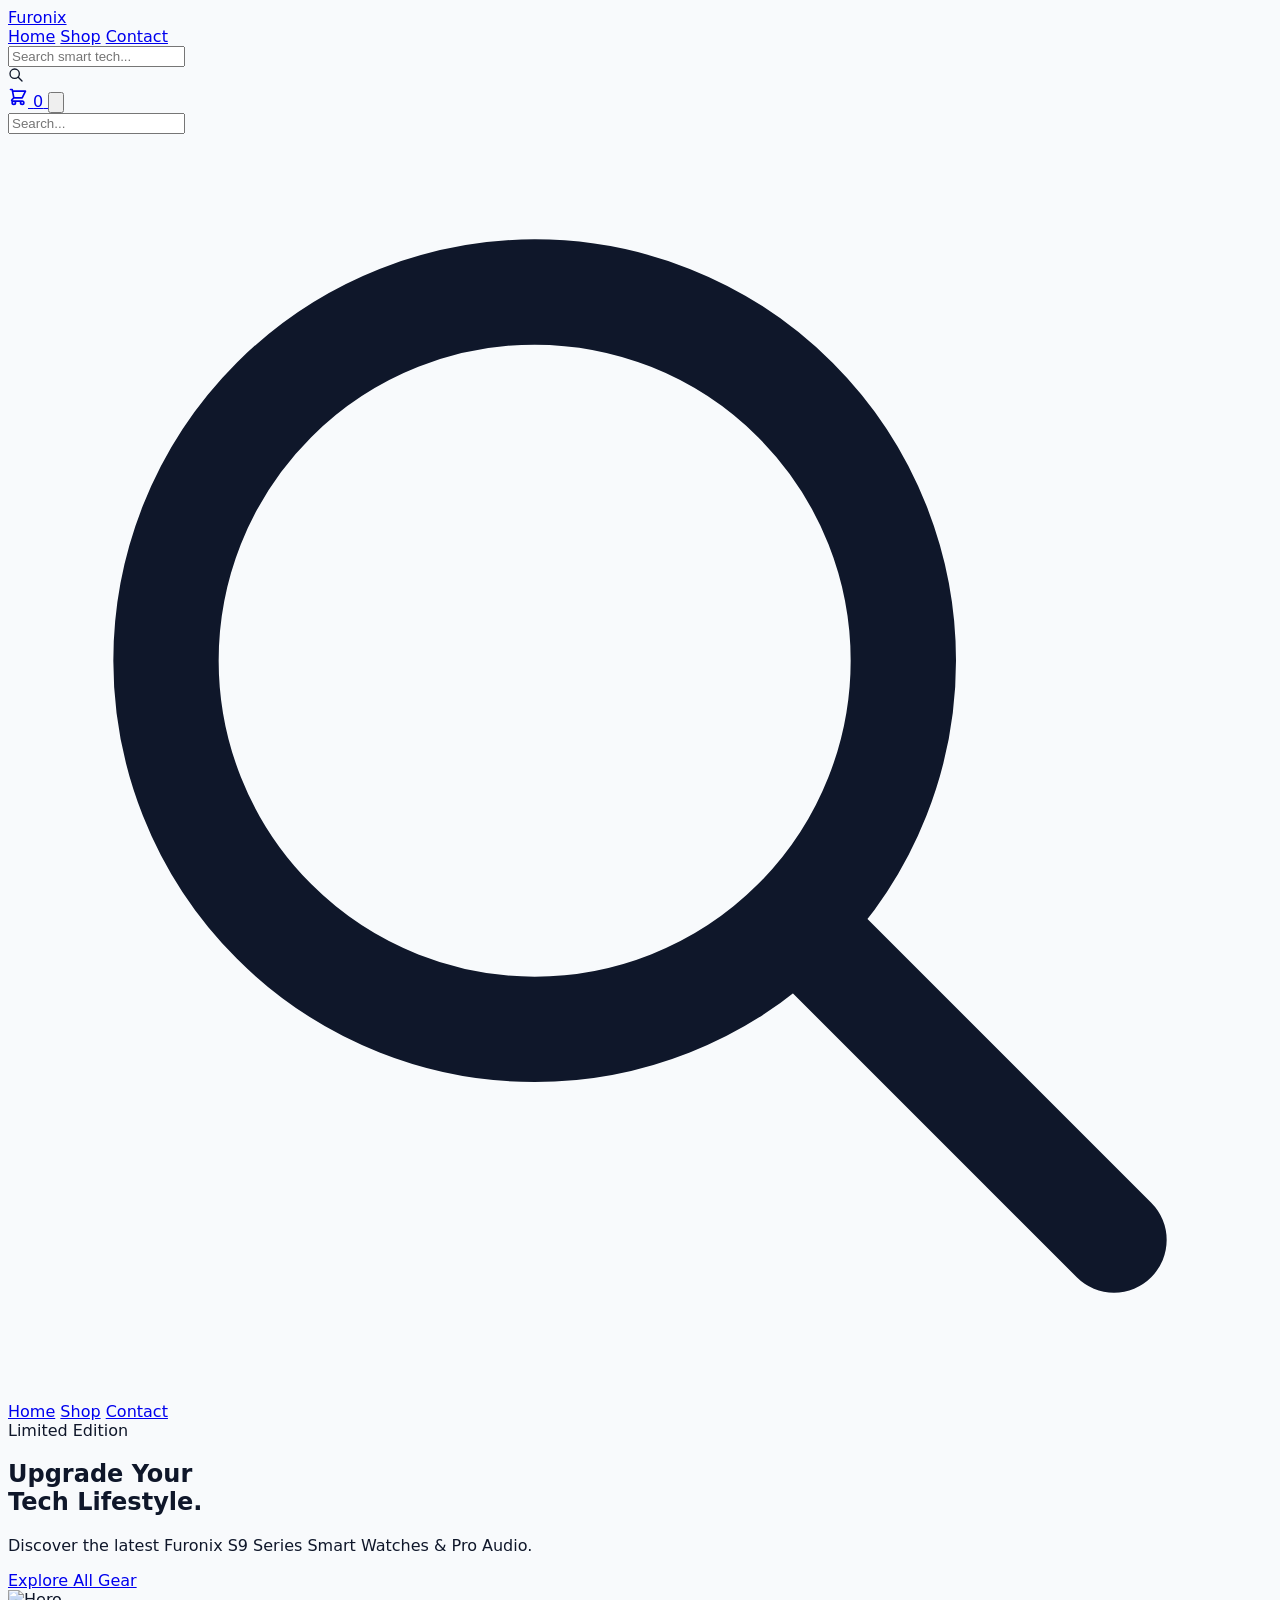
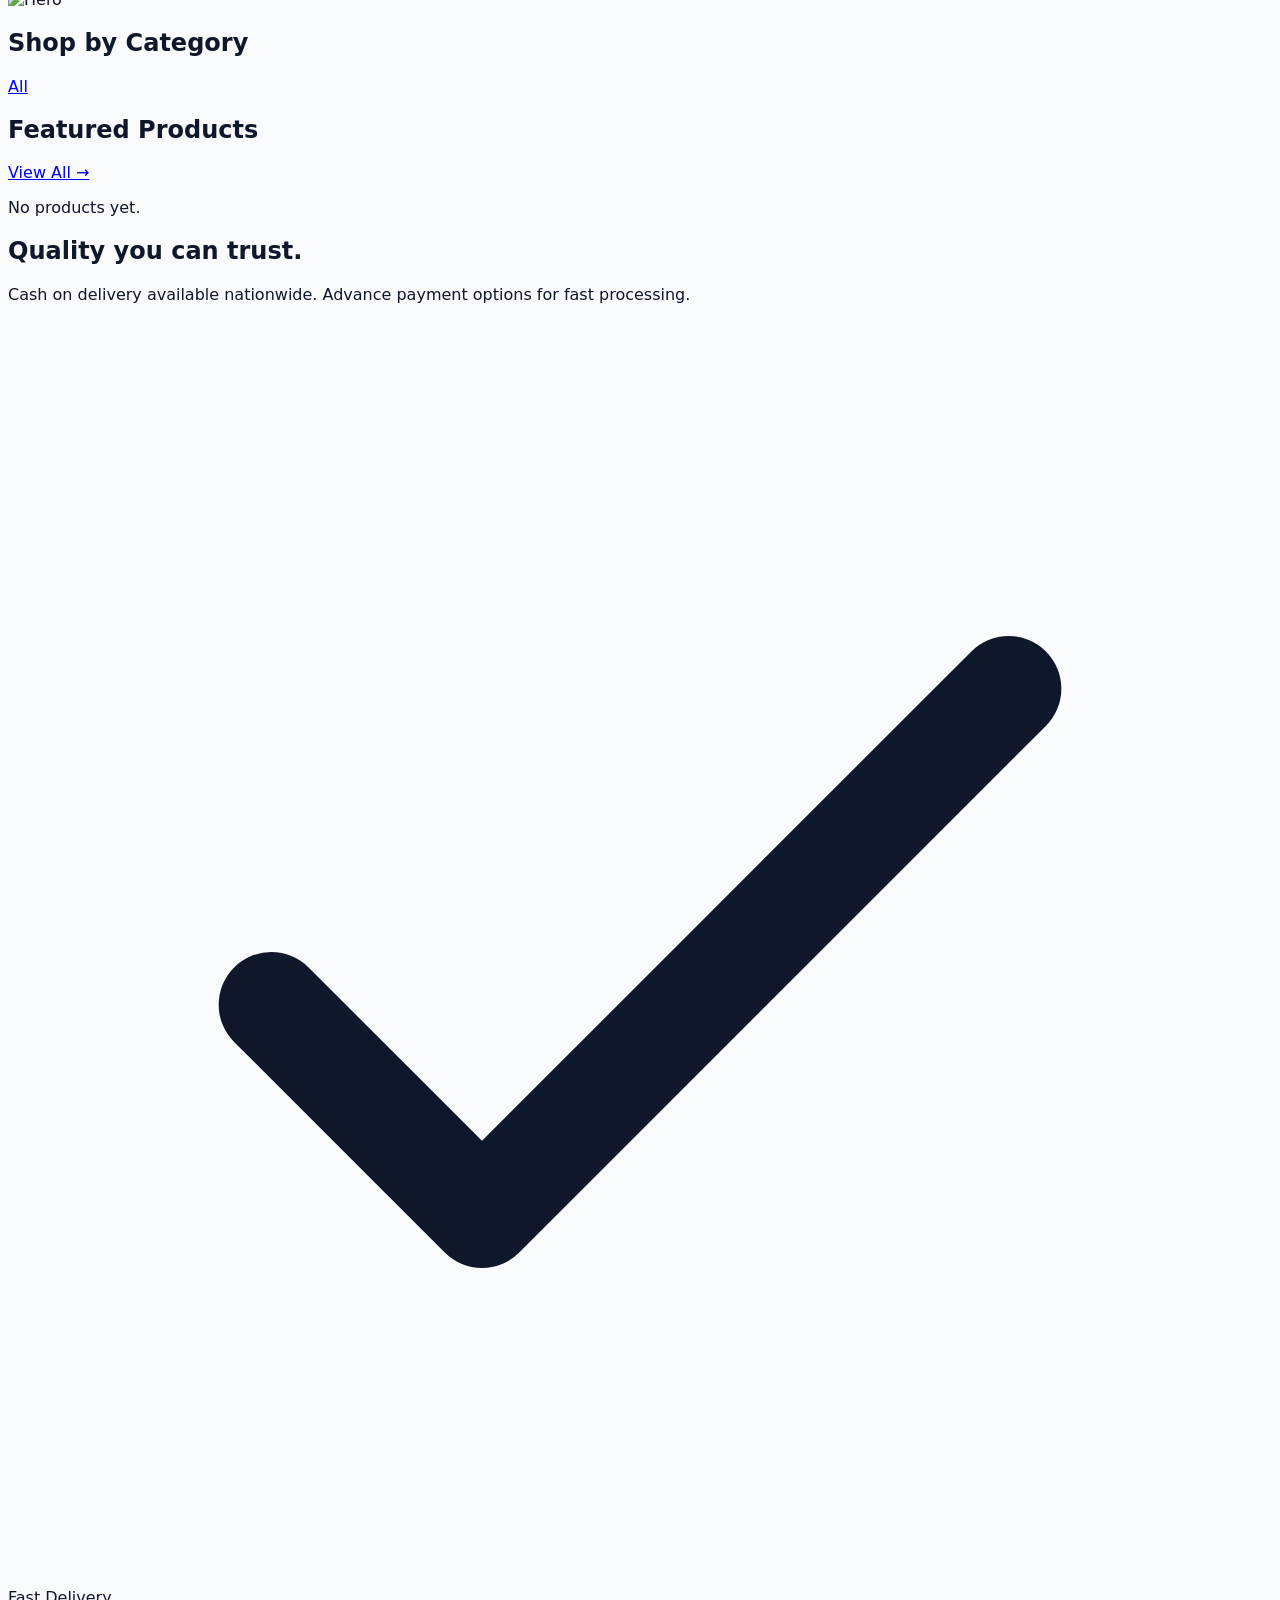
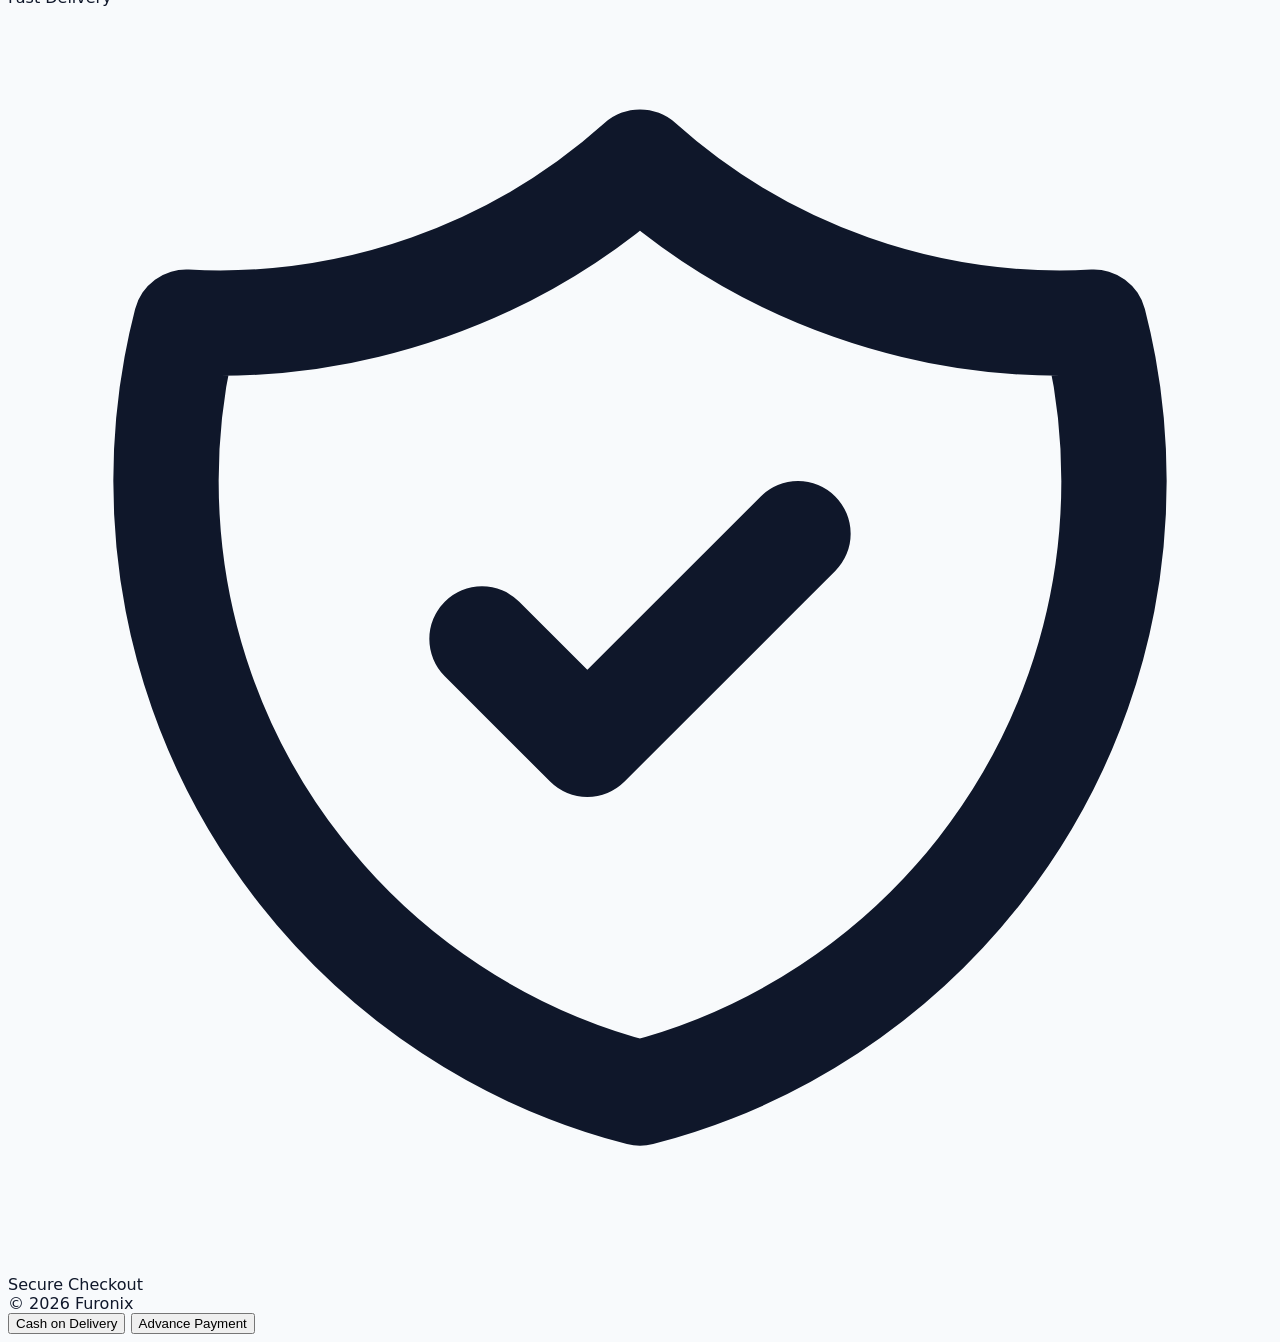
==== index.html @ d53dee9e "Update index.html" ====
<!doctype html>
<html lang="en">
  <head>
    <meta charset="UTF-8" />
    <meta name="viewport" content="width=device-width, initial-scale=1.0" />
    <title>Furonix | Premium Smart Electronics</title>
    <script src="https://cdn.tailwindcss.com"></script>
    <link rel="stylesheet" href="style.css">
  </head>
  <body>
    <header id="shared-header"></header>

    <main>
      <!-- Hero Section -->
      <section class="max-w-7xl mx-auto px-4 sm:px-6 lg:px-8 mt-6">
        <div class="bg-gradient-to-br from-blue-600 via-indigo-600 to-blue-700 rounded-[2rem] p-8 md:p-12 flex flex-col md:flex-row items-center justify-between text-white shadow-xl relative overflow-hidden">
          <div class="relative z-10 max-w-lg mb-8 md:mb-0" id="hero-text" style="opacity:0; transition: opacity .25s ease;">
            <span class="bg-white/20 text-white text-[10px] px-3 py-1 rounded-full font-bold uppercase tracking-widest backdrop-blur-md">Limited Edition</span>
            <h1 id="banner-heading" class="text-4xl md:text-5xl font-extrabold mt-4 leading-tight">Upgrade Your<br/>Tech Lifestyle.</h1>
            <p id="banner-description" class="text-blue-100 text-sm md:text-base mt-4 opacity-90">Discover the latest Furonix S9 Series Smart Watches & Pro Audio.</p>
            <a href="shop.html" id="banner-button" class="inline-block mt-6 bg-white text-blue-600 px-8 py-3 rounded-full text-sm font-bold shadow-lg hover:bg-blue-50 transition-colors">Explore All Gear</a>
          </div>
          <div class="absolute right-0 top-0 h-full w-1/2 md:w-1/3 bg-white/10 skew-x-12 transform origin-bottom"></div>
          <div class="w-48 h-48 bg-white/20 rounded-full blur-3xl absolute -bottom-10 -right-10 pointer-events-none"></div>
          <div class="relative z-10 w-full max-w-xs md:max-w-sm ml-auto" id="hero-image-wrap" style="opacity:0; transition: opacity .25s ease;">
            <img id="banner-image" src="" alt="Hero" class="w-full rounded-2xl shadow-2xl transform md:rotate-6 border-4 border-white/10">
          </div>
        </div>
      </section>

      <!-- Category Pills -->
      <section class="max-w-7xl mx-auto px-4 sm:px-6 lg:px-8 mt-16">
        <div class="flex items-center justify-between mb-6">
          <h2 class="text-xl font-bold text-gray-900">Shop by Category</h2>
        </div>
        <div class="flex gap-3 overflow-x-auto pb-4 hide-scrollbar" id="category-pills">
          <!-- Populated by JS -->
        </div>
      </section>

      <!-- Featured Products -->
      <section class="max-w-7xl mx-auto px-4 sm:px-6 lg:px-8 mt-12">
        <div class="flex items-center justify-between mb-8">
          <h2 class="text-2xl font-extrabold text-slate-800">Featured Products</h2>
          <a href="shop.html" class="text-blue-600 font-bold hover:text-blue-700 text-sm">View All &rarr;</a>
        </div>
        <div class="grid grid-cols-1 sm:grid-cols-2 lg:grid-cols-4 gap-6" id="featured-products">
          <!-- Populated by JS -->
        </div>
      </section>
      
      <!-- Banner -->
      <section class="max-w-7xl mx-auto px-4 sm:px-6 lg:px-8 mt-20">
        <div class="bg-slate-900 rounded-3xl p-8 md:p-12 flex flex-col md:flex-row items-center justify-between text-white">
          <div class="max-w-lg mb-8 md:mb-0">
            <h2 class="text-3xl font-black mb-4">Quality you can trust.</h2>
            <p class="text-slate-400 mb-6">Cash on delivery available nationwide. Advance payment options for fast processing.</p>
            <div class="flex gap-4">
              <div class="flex items-center gap-2 bg-slate-800 px-4 py-2 rounded-full text-sm">
                <svg class="w-5 h-5 text-green-400" fill="none" stroke="currentColor" viewBox="0 0 24 24"><path stroke-linecap="round" stroke-linejoin="round" stroke-width="2" d="M5 13l4 4L19 7"></path></svg>
                Fast Delivery
              </div>
              <div class="flex items-center gap-2 bg-slate-800 px-4 py-2 rounded-full text-sm">
                <svg class="w-5 h-5 text-blue-400" fill="none" stroke="currentColor" viewBox="0 0 24 24"><path stroke-linecap="round" stroke-linejoin="round" stroke-width="2" d="M9 12l2 2 4-4m5.618-4.016A11.955 11.955 0 0112 2.944a11.955 11.955 0 01-8.618 3.04A12.02 12.02 0 003 9c0 5.591 3.824 10.29 9 11.622 5.176-1.332 9-6.03 9-11.622 0-1.042-.133-2.052-.382-3.016z"></path></svg>
                Secure Checkout
              </div>
            </div>
          </div>
        </div>
      </section>

    </main>

    <footer id="shared-footer"></footer>

    <style>
      .hide-scrollbar::-webkit-scrollbar {
        display: none;
      }
      .hide-scrollbar {
        -ms-overflow-style: none;
        scrollbar-width: none;
      }
    </style>

    <script src="js/config.js"></script>
    <script src="js/api.js"></script>
    <script src="js/app.js"></script>
    <script>
      document.addEventListener('DOMContentLoaded', async () => {
        await loadFuronixData();

        // Apply banner settings from the admin dashboard, if set
        const s = window.siteSettings || {};
        if (s.bannerHeading) document.getElementById('banner-heading').textContent = s.bannerHeading;
        if (s.bannerDescription) document.getElementById('banner-description').textContent = s.bannerDescription;
        if (s.bannerButtonText) document.getElementById('banner-button').textContent = s.bannerButtonText;
        if (s.bannerImage) document.getElementById('banner-image').src = driveImg(s.bannerImage);

        // Reveal the hero text/image now that the real (or default) values
        // are in place - this avoids any flash of placeholder content.
        document.getElementById('hero-text').style.opacity = '1';
        document.getElementById('hero-image-wrap').style.opacity = '1';

        // Render Categories
        const catContainer = document.getElementById('category-pills');
        categories.forEach(cat => {
          const a = document.createElement('a');
          a.href = `shop.html?category=${encodeURIComponent(cat)}`;
          a.className = cat === 'All' 
            ? 'whitespace-nowrap px-5 py-1.5 bg-blue-600 text-white rounded-full text-xs font-bold shadow-md'
            : 'whitespace-nowrap px-5 py-1.5 bg-white text-slate-600 border border-slate-200 rounded-full text-xs font-semibold hover:border-blue-300 hover:text-blue-600 transition-colors';
          a.textContent = cat;
          catContainer.appendChild(a);
        });

        // Render Featured products (falls back to the first 4 if none are marked featured)
        const featuredContainer = document.getElementById('featured-products');
        if (sampleProducts.length === 0) {
          featuredContainer.innerHTML = '<p class="text-slate-400 col-span-full text-center py-10">No products yet.</p>';
        } else {
          const featured = sampleProducts.filter(p => p.featured);
          const toShow = (featured.length > 0 ? featured : sampleProducts).slice(0, 8);
          toShow.forEach(product => {
            featuredContainer.innerHTML += createProductCard(product);
          });
        }
      });
    </script>
  </body>
</html>
---- style.css ----
body {
  font-family: ui-sans-serif, system-ui, -apple-system, BlinkMacSystemFont, "Segoe UI", Roboto, "Helvetica Neue", Arial, "Noto Sans", sans-serif, "Apple Color Emoji", "Segoe UI Emoji", "Segoe UI Symbol", "Noto Color Emoji";
  background-color: #f8fafc;
  color: #0f172a;
}
::-webkit-scrollbar { width: 8px; height: 8px; }
::-webkit-scrollbar-track { background: #f1f5f9; }
::-webkit-scrollbar-thumb { background: #cbd5e1; border-radius: 4px; }
::-webkit-scrollbar-thumb:hover { background: #94a3b8; }
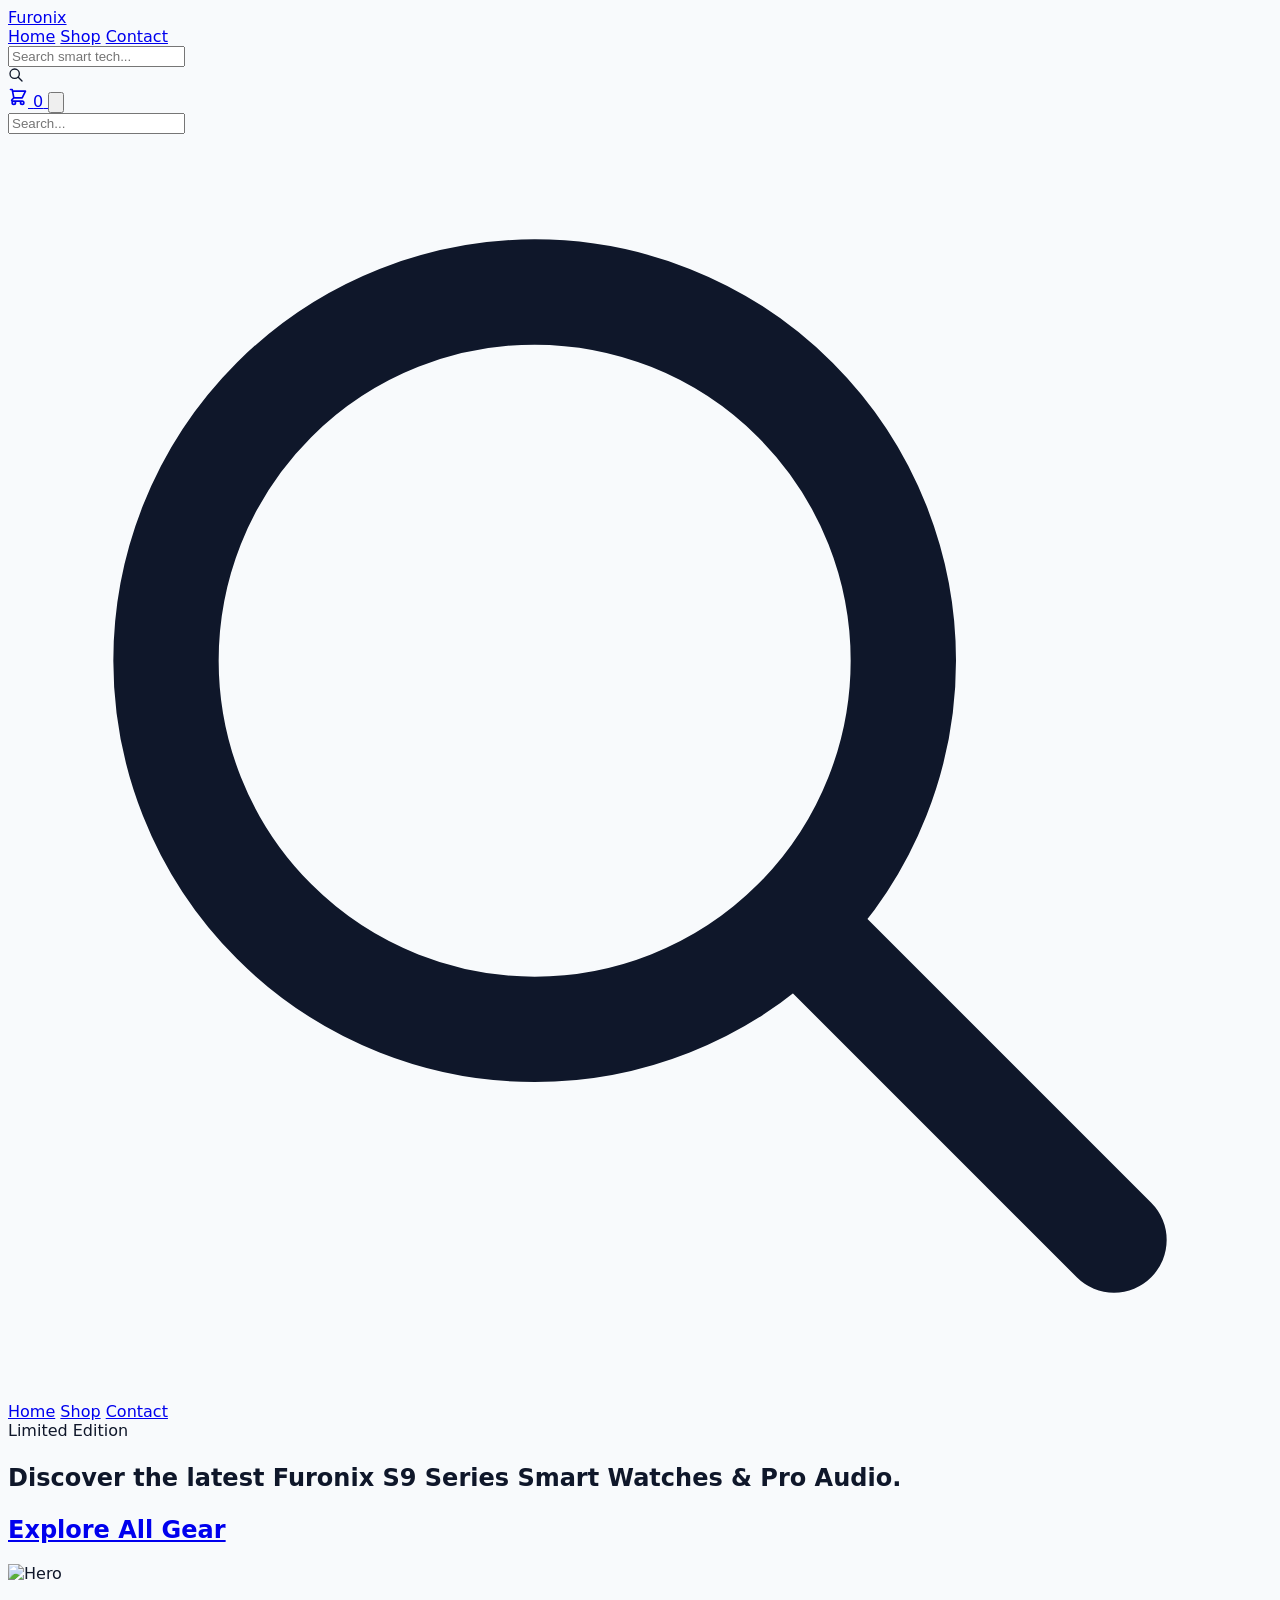
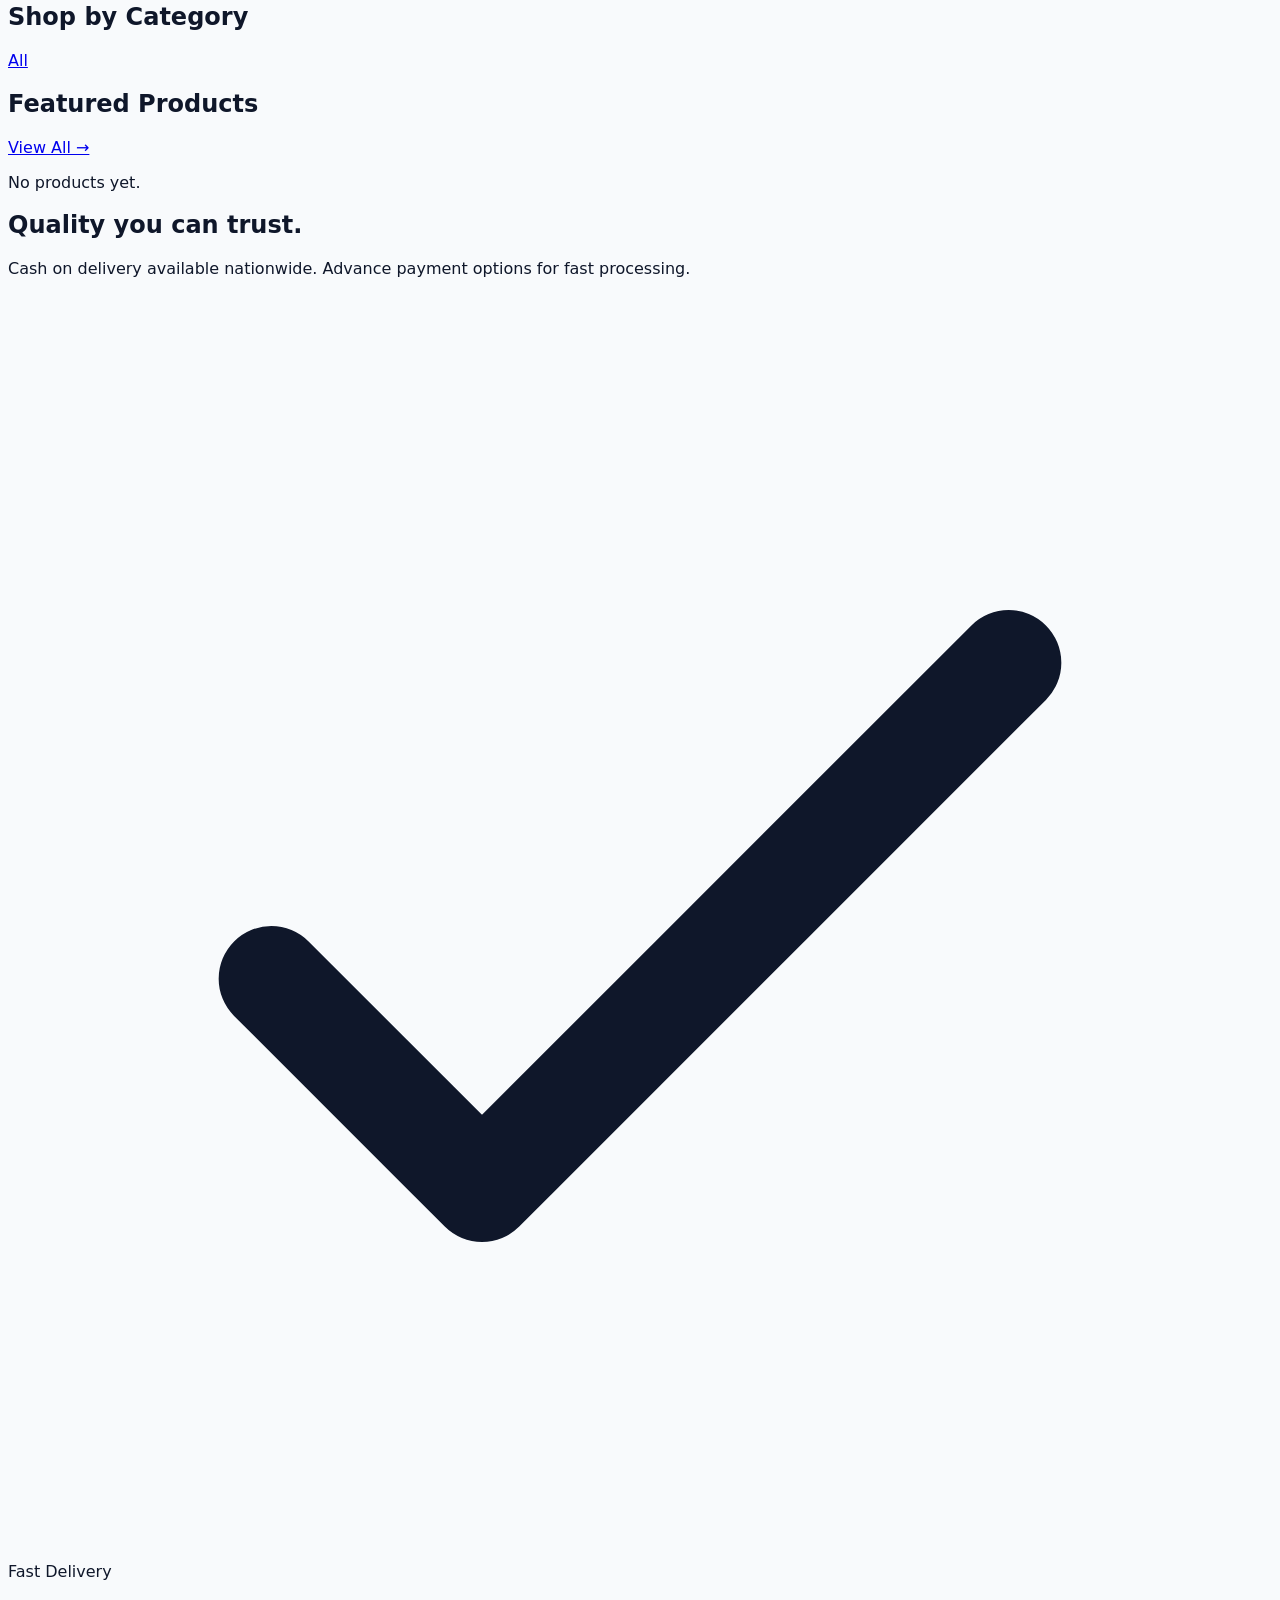
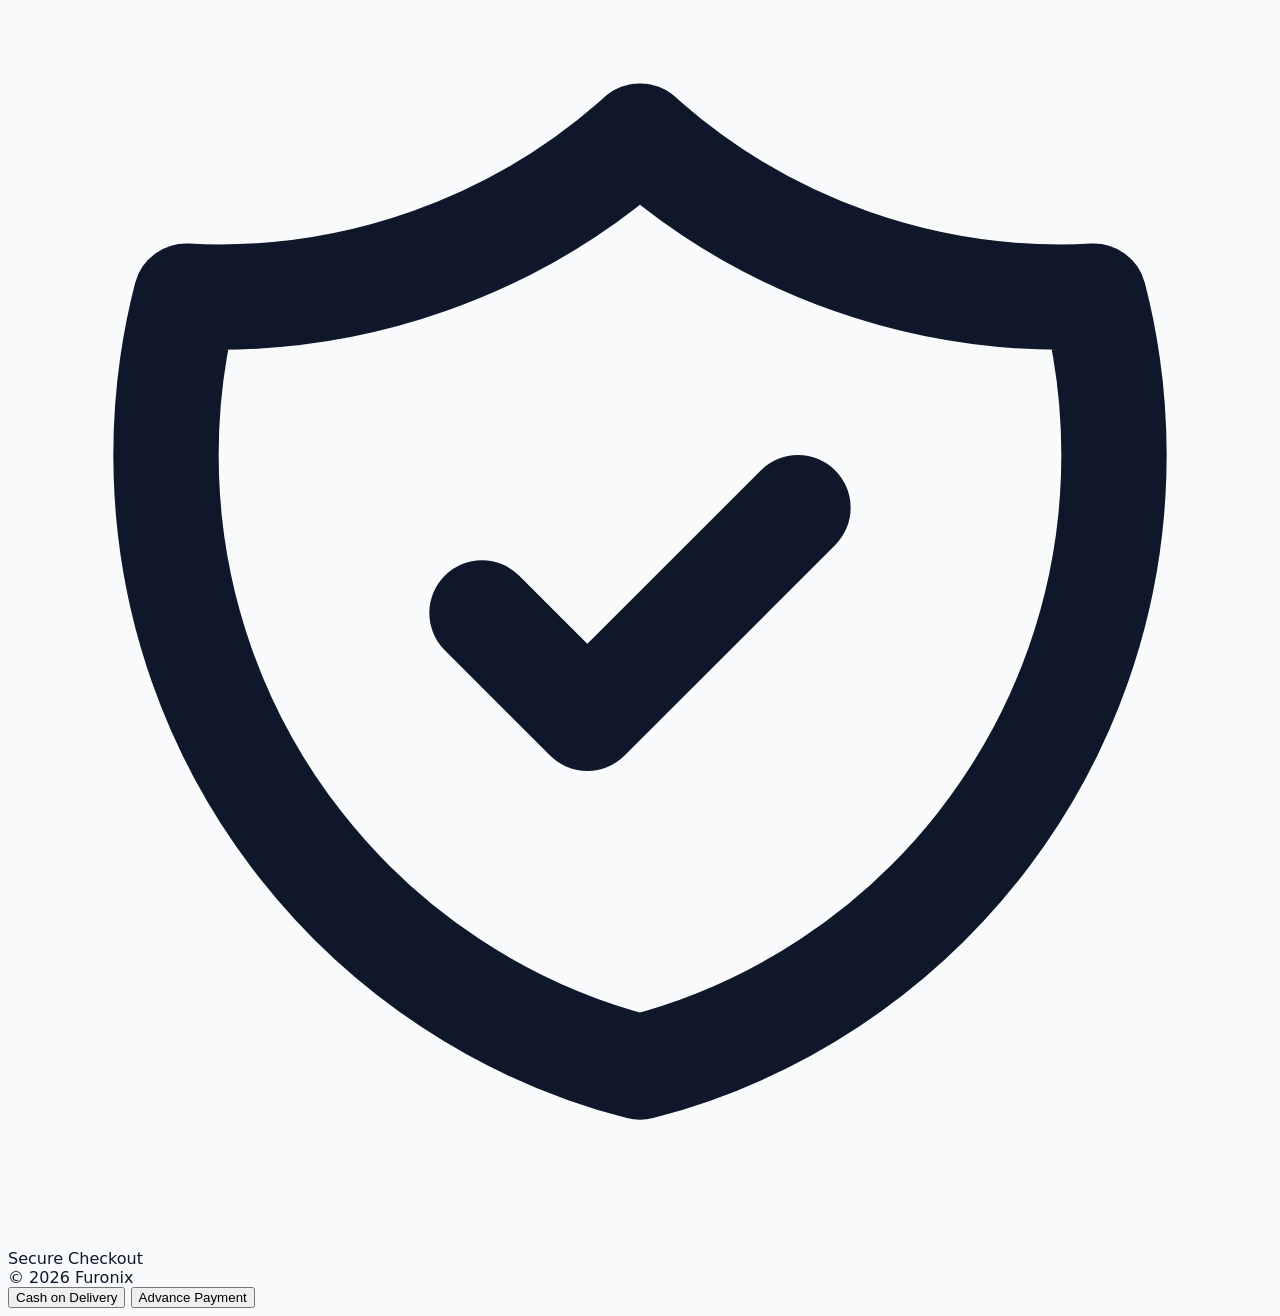
==== commit 48ce152b: "Update index.html" ====
--- a/index.html
+++ b/index.html
@@ -11,12 +11,11 @@
     <header id="shared-header"></header>
 
     <main>
-      <!-- Hero Section -->
       <section class="max-w-7xl mx-auto px-4 sm:px-6 lg:px-8 mt-6">
-        <div class="bg-gradient-to-br from-blue-600 via-indigo-600 to-blue-700 rounded-[2rem] p-8 md:p-12 flex flex-col md:flex-row items-center justify-between text-white shadow-xl relative overflow-hidden">
+        <div class="bg-gradient-to-br from-blue-600 via-indigo-600 to-blue-700 rounded-[2rem] p-5 md:p-6 flex flex-col md:flex-row items-center justify-between text-white shadow-xl relative overflow-hidden">
           <div class="relative z-10 max-w-lg mb-8 md:mb-0" id="hero-text" style="opacity:0; transition: opacity .25s ease;">
             <span class="bg-white/20 text-white text-[10px] px-3 py-1 rounded-full font-bold uppercase tracking-widest backdrop-blur-md">Limited Edition</span>
-            <h1 id="banner-heading" class="text-4xl md:text-5xl font-extrabold mt-4 leading-tight">Upgrade Your<br/>Tech Lifestyle.</h1>
+            <h1 id="banner-heading" class="text-2xl md:text-4xl font-extrabold mt-3 leading-tight">
             <p id="banner-description" class="text-blue-100 text-sm md:text-base mt-4 opacity-90">Discover the latest Furonix S9 Series Smart Watches & Pro Audio.</p>
             <a href="shop.html" id="banner-button" class="inline-block mt-6 bg-white text-blue-600 px-8 py-3 rounded-full text-sm font-bold shadow-lg hover:bg-blue-50 transition-colors">Explore All Gear</a>
           </div>
@@ -28,28 +27,23 @@
         </div>
       </section>
 
-      <!-- Category Pills -->
       <section class="max-w-7xl mx-auto px-4 sm:px-6 lg:px-8 mt-16">
         <div class="flex items-center justify-between mb-6">
           <h2 class="text-xl font-bold text-gray-900">Shop by Category</h2>
         </div>
         <div class="flex gap-3 overflow-x-auto pb-4 hide-scrollbar" id="category-pills">
-          <!-- Populated by JS -->
         </div>
       </section>
 
-      <!-- Featured Products -->
       <section class="max-w-7xl mx-auto px-4 sm:px-6 lg:px-8 mt-12">
         <div class="flex items-center justify-between mb-8">
           <h2 class="text-2xl font-extrabold text-slate-800">Featured Products</h2>
           <a href="shop.html" class="text-blue-600 font-bold hover:text-blue-700 text-sm">View All &rarr;</a>
         </div>
         <div class="grid grid-cols-1 sm:grid-cols-2 lg:grid-cols-4 gap-6" id="featured-products">
-          <!-- Populated by JS -->
         </div>
       </section>
       
-      <!-- Banner -->
       <section class="max-w-7xl mx-auto px-4 sm:px-6 lg:px-8 mt-20">
         <div class="bg-slate-900 rounded-3xl p-8 md:p-12 flex flex-col md:flex-row items-center justify-between text-white">
           <div class="max-w-lg mb-8 md:mb-0">
@@ -72,7 +66,6 @@
     </main>
 
     <footer id="shared-footer"></footer>
-
     <style>
       .hide-scrollbar::-webkit-scrollbar {
         display: none;
@@ -90,19 +83,14 @@
       document.addEventListener('DOMContentLoaded', async () => {
         await loadFuronixData();
 
-        // Apply banner settings from the admin dashboard, if set
         const s = window.siteSettings || {};
         if (s.bannerHeading) document.getElementById('banner-heading').textContent = s.bannerHeading;
         if (s.bannerDescription) document.getElementById('banner-description').textContent = s.bannerDescription;
         if (s.bannerButtonText) document.getElementById('banner-button').textContent = s.bannerButtonText;
         if (s.bannerImage) document.getElementById('banner-image').src = driveImg(s.bannerImage);
 
-        // Reveal the hero text/image now that the real (or default) values
-        // are in place - this avoids any flash of placeholder content.
         document.getElementById('hero-text').style.opacity = '1';
         document.getElementById('hero-image-wrap').style.opacity = '1';
-
-        // Render Categories
         const catContainer = document.getElementById('category-pills');
         categories.forEach(cat => {
           const a = document.createElement('a');
@@ -114,7 +102,6 @@
           catContainer.appendChild(a);
         });
 
-        // Render Featured products (falls back to the first 4 if none are marked featured)
         const featuredContainer = document.getElementById('featured-products');
         if (sampleProducts.length === 0) {
           featuredContainer.innerHTML = '<p class="text-slate-400 col-span-full text-center py-10">No products yet.</p>';
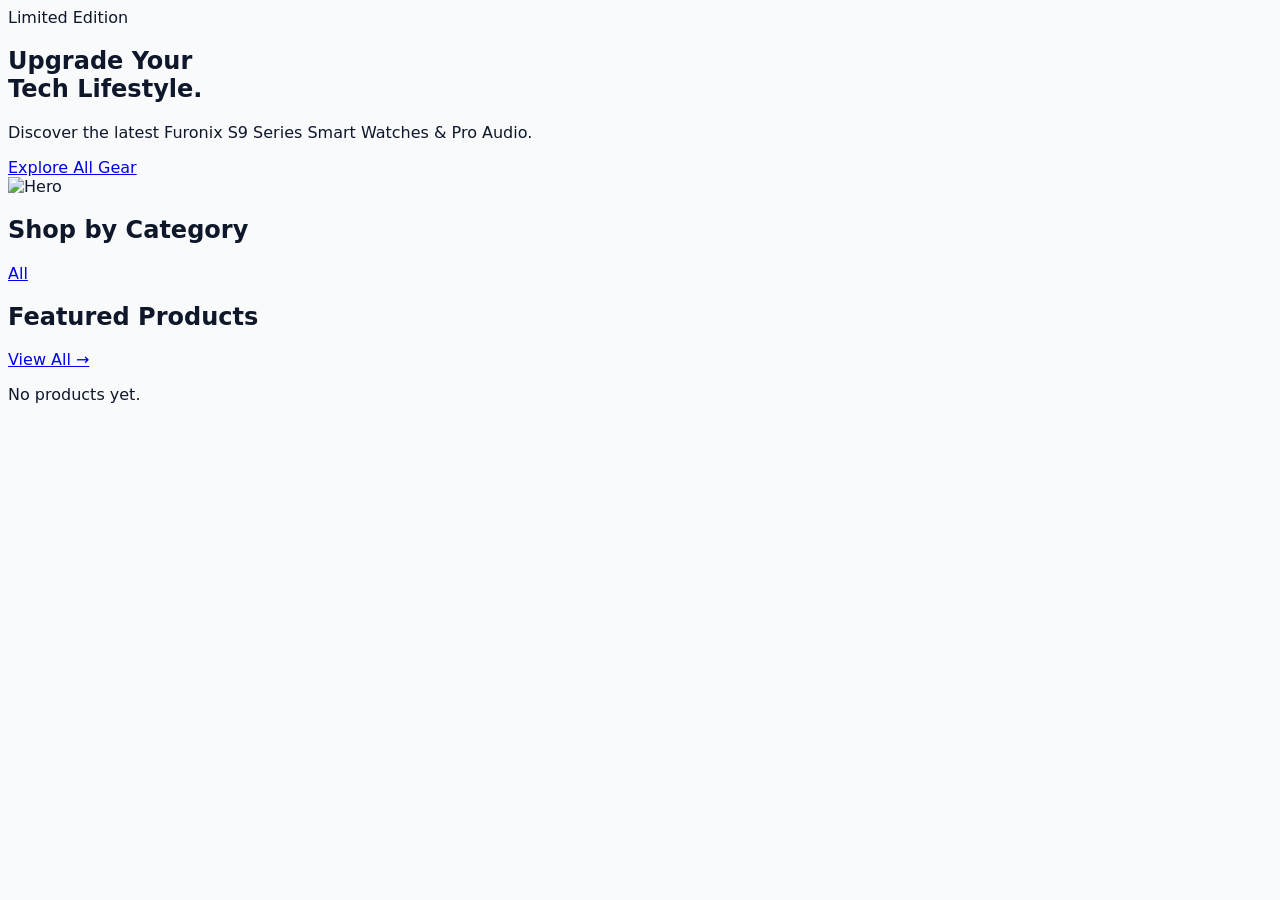
==== commit a4c09e93: "Update index.html" ====
--- a/index.html
+++ b/index.html
@@ -15,7 +15,7 @@
         <div class="bg-gradient-to-br from-blue-600 via-indigo-600 to-blue-700 rounded-[2rem] p-5 md:p-6 flex flex-col md:flex-row items-center justify-between text-white shadow-xl relative overflow-hidden">
           <div class="relative z-10 max-w-lg mb-8 md:mb-0" id="hero-text" style="opacity:0; transition: opacity .25s ease;">
             <span class="bg-white/20 text-white text-[10px] px-3 py-1 rounded-full font-bold uppercase tracking-widest backdrop-blur-md">Limited Edition</span>
-            <h1 id="banner-heading" class="text-2xl md:text-4xl font-extrabold mt-3 leading-tight">
+            <h1 id="banner-heading" class="text-2xl md:text-4xl font-extrabold mt-3 leading-tight">Upgrade Your<br/>Tech Lifestyle.</h1>
             <p id="banner-description" class="text-blue-100 text-sm md:text-base mt-4 opacity-90">Discover the latest Furonix S9 Series Smart Watches & Pro Audio.</p>
             <a href="shop.html" id="banner-button" class="inline-block mt-6 bg-white text-blue-600 px-8 py-3 rounded-full text-sm font-bold shadow-lg hover:bg-blue-50 transition-colors">Explore All Gear</a>
           </div>
@@ -41,25 +41,6 @@
           <a href="shop.html" class="text-blue-600 font-bold hover:text-blue-700 text-sm">View All &rarr;</a>
         </div>
         <div class="grid grid-cols-1 sm:grid-cols-2 lg:grid-cols-4 gap-6" id="featured-products">
-        </div>
-      </section>
-      
-      <section class="max-w-7xl mx-auto px-4 sm:px-6 lg:px-8 mt-20">
-        <div class="bg-slate-900 rounded-3xl p-8 md:p-12 flex flex-col md:flex-row items-center justify-between text-white">
-          <div class="max-w-lg mb-8 md:mb-0">
-            <h2 class="text-3xl font-black mb-4">Quality you can trust.</h2>
-            <p class="text-slate-400 mb-6">Cash on delivery available nationwide. Advance payment options for fast processing.</p>
-            <div class="flex gap-4">
-              <div class="flex items-center gap-2 bg-slate-800 px-4 py-2 rounded-full text-sm">
-                <svg class="w-5 h-5 text-green-400" fill="none" stroke="currentColor" viewBox="0 0 24 24"><path stroke-linecap="round" stroke-linejoin="round" stroke-width="2" d="M5 13l4 4L19 7"></path></svg>
-                Fast Delivery
-              </div>
-              <div class="flex items-center gap-2 bg-slate-800 px-4 py-2 rounded-full text-sm">
-                <svg class="w-5 h-5 text-blue-400" fill="none" stroke="currentColor" viewBox="0 0 24 24"><path stroke-linecap="round" stroke-linejoin="round" stroke-width="2" d="M9 12l2 2 4-4m5.618-4.016A11.955 11.955 0 0112 2.944a11.955 11.955 0 01-8.618 3.04A12.02 12.02 0 003 9c0 5.591 3.824 10.29 9 11.622 5.176-1.332 9-6.03 9-11.622 0-1.042-.133-2.052-.382-3.016z"></path></svg>
-                Secure Checkout
-              </div>
-            </div>
-          </div>
         </div>
       </section>
 
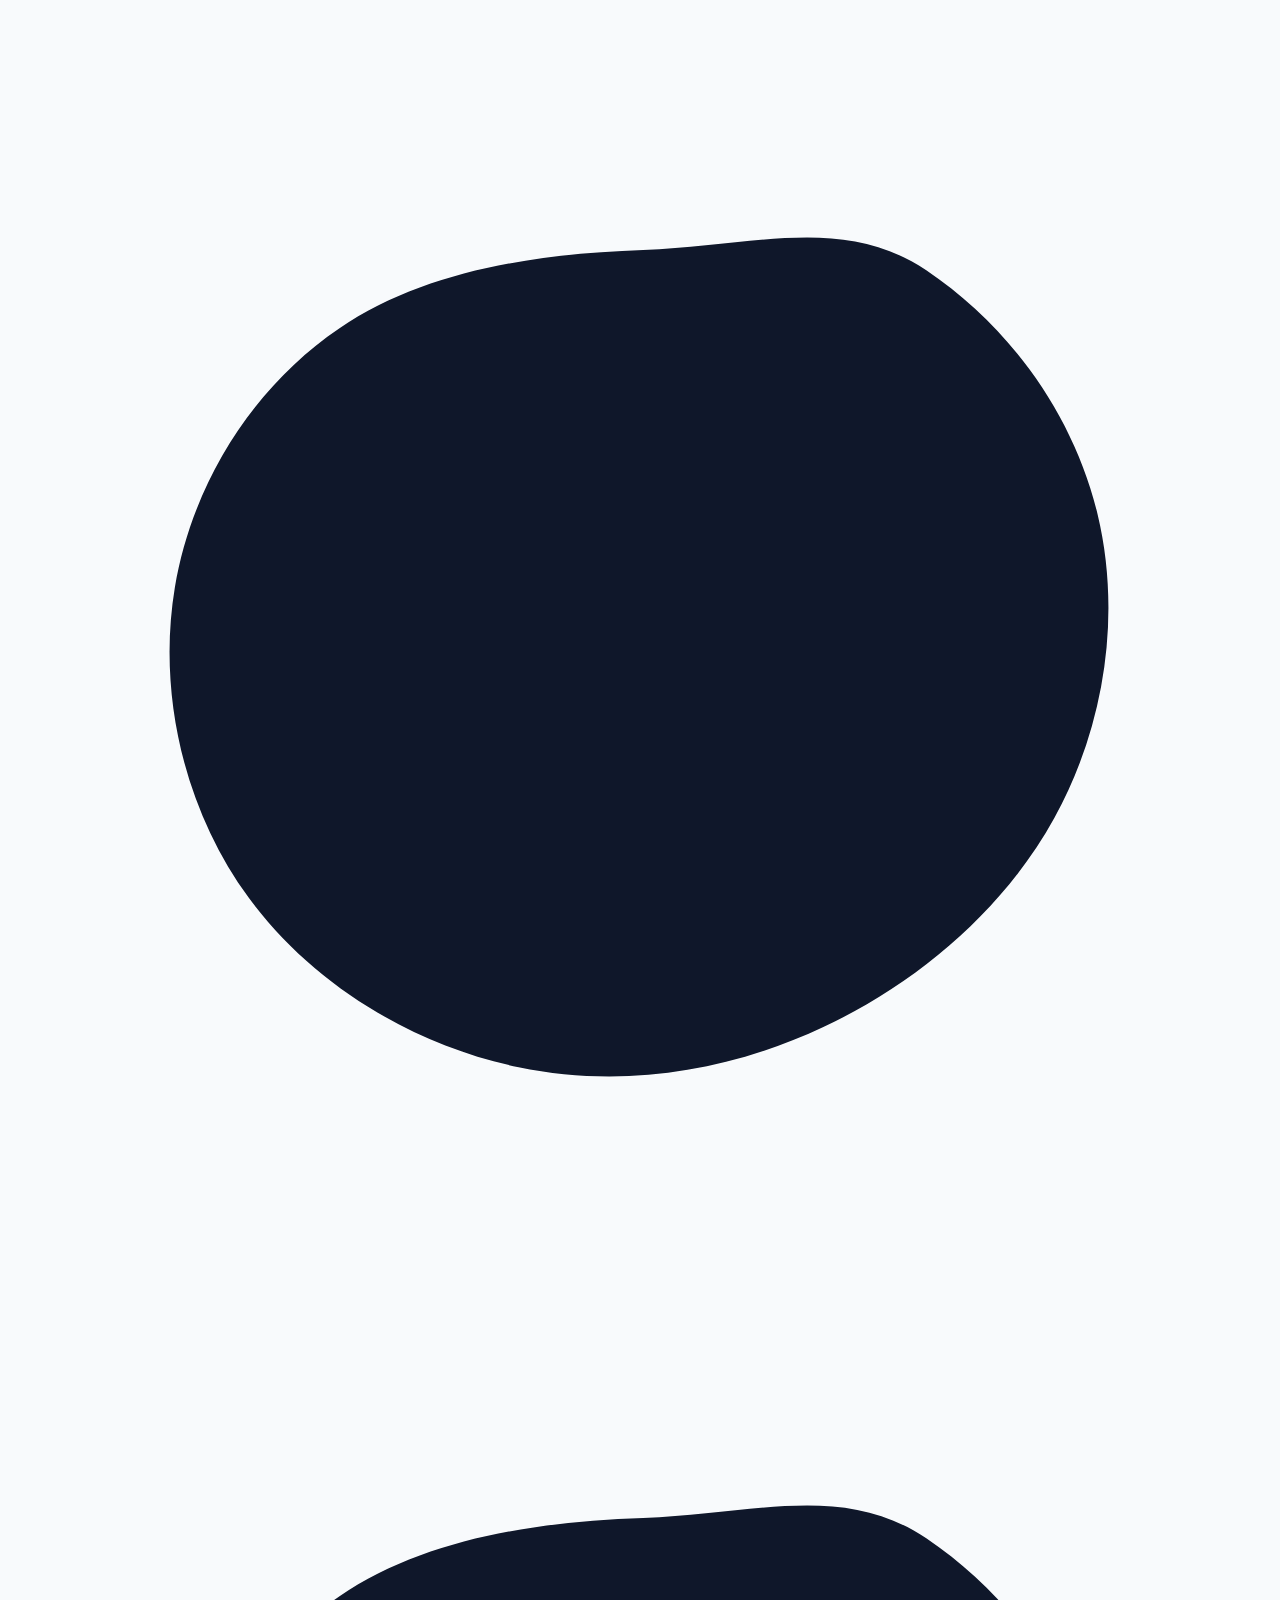
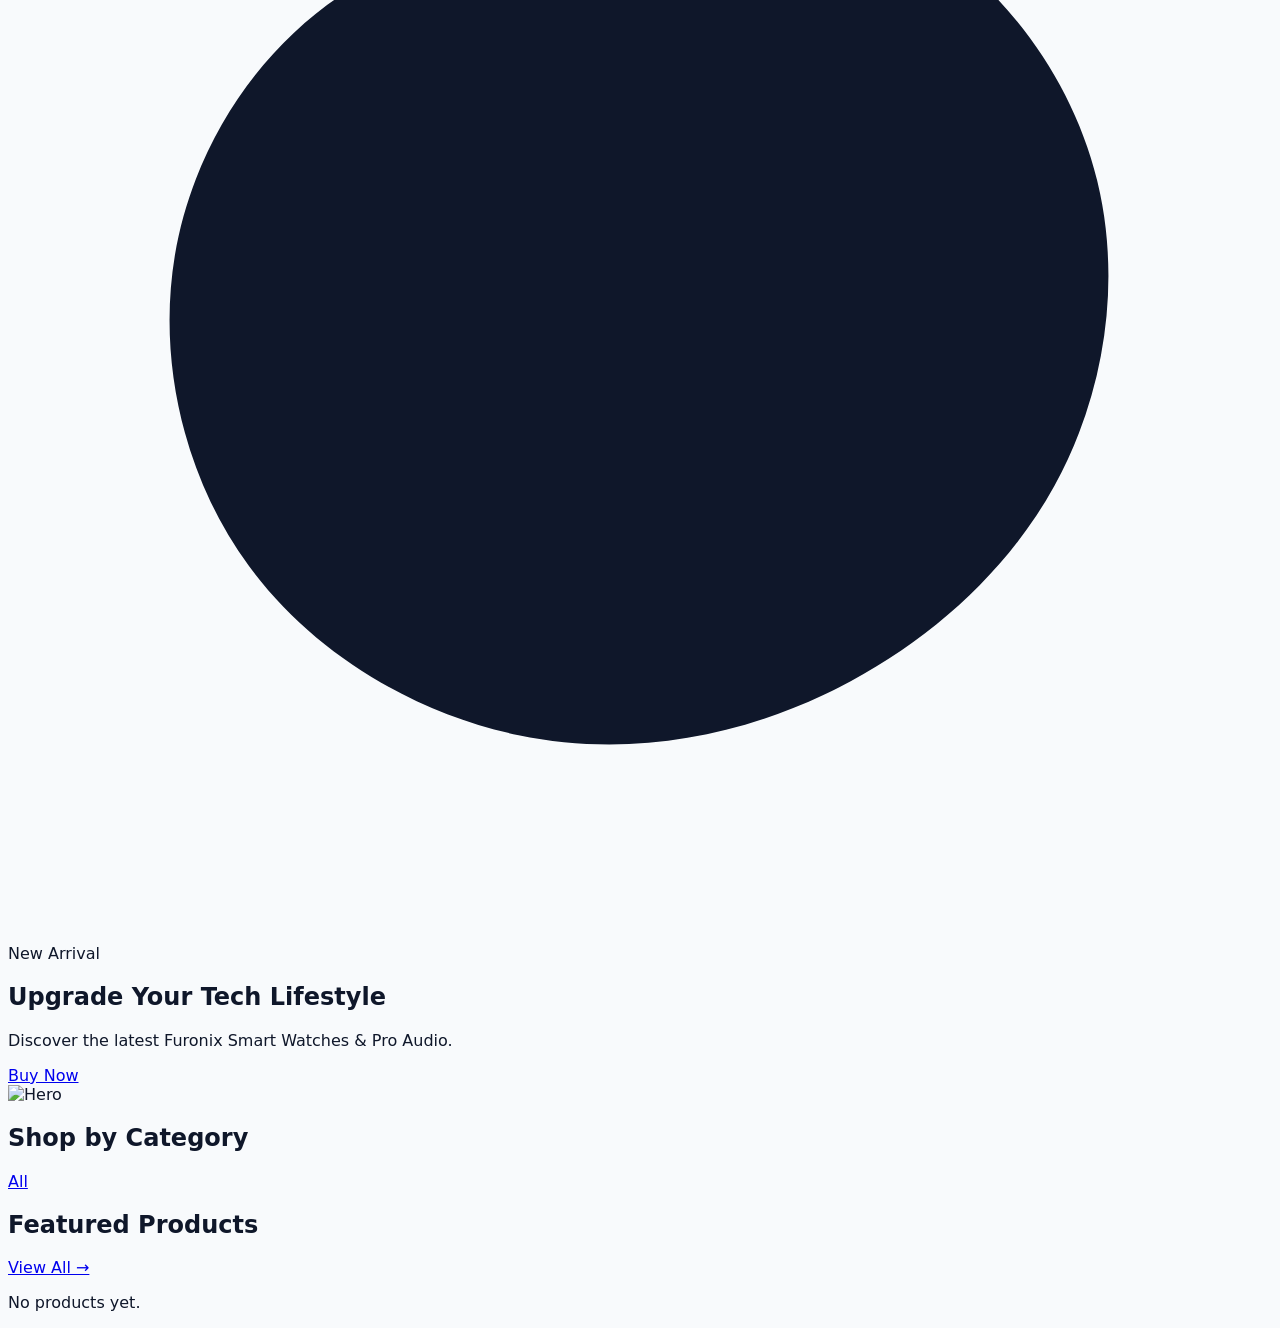
==== commit 01945022: "Update index.html" ====
--- a/index.html
+++ b/index.html
@@ -12,17 +12,24 @@
 
     <main>
       <section class="max-w-7xl mx-auto px-4 sm:px-6 lg:px-8 mt-6">
-        <div class="bg-gradient-to-br from-blue-600 via-indigo-600 to-blue-700 rounded-[2rem] p-5 md:p-6 flex flex-col md:flex-row items-center justify-between text-white shadow-xl relative overflow-hidden">
-          <div class="relative z-10 max-w-lg mb-8 md:mb-0" id="hero-text" style="opacity:0; transition: opacity .25s ease;">
-            <span class="bg-white/20 text-white text-[10px] px-3 py-1 rounded-full font-bold uppercase tracking-widest backdrop-blur-md">Limited Edition</span>
-            <h1 id="banner-heading" class="text-2xl md:text-4xl font-extrabold mt-3 leading-tight">Upgrade Your<br/>Tech Lifestyle.</h1>
-            <p id="banner-description" class="text-blue-100 text-sm md:text-base mt-4 opacity-90">Discover the latest Furonix S9 Series Smart Watches & Pro Audio.</p>
-            <a href="shop.html" id="banner-button" class="inline-block mt-6 bg-white text-blue-600 px-8 py-3 rounded-full text-sm font-bold shadow-lg hover:bg-blue-50 transition-colors">Explore All Gear</a>
+        <div class="bg-gradient-to-br from-emerald-50 via-green-100 to-emerald-50 rounded-2xl px-6 py-5 md:px-10 md:py-6 flex items-center justify-between relative overflow-hidden border border-emerald-100">
+          <!-- decorative wave shapes -->
+          <svg class="absolute -right-10 -top-10 w-64 h-64 text-emerald-200 opacity-70 pointer-events-none" viewBox="0 0 200 200" fill="currentColor">
+            <path d="M45.3,-58.5C58.4,-49.7,68.6,-35.7,72.4,-19.9C76.2,-4.1,73.6,13.5,65.6,28.1C57.6,42.6,44.2,54.1,29.1,61.2C14,68.3,-2.8,71,-19.2,67.6C-35.6,64.2,-51.7,54.7,-61.9,40.8C-72.1,26.9,-76.4,8.5,-73.6,-8.3C-70.8,-25.1,-60.9,-40.3,-47.6,-49.3C-34.3,-58.3,-17.1,-61.1,0.5,-61.7C18.2,-62.4,32.2,-67.3,45.3,-58.5Z" transform="translate(100 100)" />
+          </svg>
+          <svg class="absolute -left-16 -bottom-16 w-56 h-56 text-emerald-300 opacity-40 pointer-events-none" viewBox="0 0 200 200" fill="currentColor">
+            <path d="M45.3,-58.5C58.4,-49.7,68.6,-35.7,72.4,-19.9C76.2,-4.1,73.6,13.5,65.6,28.1C57.6,42.6,44.2,54.1,29.1,61.2C14,68.3,-2.8,71,-19.2,67.6C-35.6,64.2,-51.7,54.7,-61.9,40.8C-72.1,26.9,-76.4,8.5,-73.6,-8.3C-70.8,-25.1,-60.9,-40.3,-47.6,-49.3C-34.3,-58.3,-17.1,-61.1,0.5,-61.7C18.2,-62.4,32.2,-67.3,45.3,-58.5Z" transform="translate(100 100)" />
+          </svg>
+
+          <div class="relative z-10 max-w-md" id="hero-text" style="opacity:0; transition: opacity .25s ease;">
+            <span class="text-emerald-700 text-[10px] font-black tracking-widest uppercase">New Arrival</span>
+            <h1 id="banner-heading" class="text-xl md:text-3xl font-black text-slate-900 mt-1 leading-tight">Upgrade Your <span class="text-emerald-600">Tech</span> Lifestyle</h1>
+            <p id="banner-description" class="text-slate-600 text-xs md:text-sm mt-2">Discover the latest Furonix Smart Watches &amp; Pro Audio.</p>
+            <a href="shop.html" id="banner-button" class="inline-block mt-4 bg-emerald-600 text-white px-6 py-2.5 rounded-full text-xs font-bold shadow-md hover:bg-emerald-700 transition-colors">Buy Now</a>
           </div>
-          <div class="absolute right-0 top-0 h-full w-1/2 md:w-1/3 bg-white/10 skew-x-12 transform origin-bottom"></div>
-          <div class="w-48 h-48 bg-white/20 rounded-full blur-3xl absolute -bottom-10 -right-10 pointer-events-none"></div>
-          <div class="relative z-10 w-full max-w-xs md:max-w-sm ml-auto" id="hero-image-wrap" style="opacity:0; transition: opacity .25s ease;">
-            <img id="banner-image" src="" alt="Hero" class="w-full rounded-2xl shadow-2xl transform md:rotate-6 border-4 border-white/10">
+
+          <div class="relative z-10 w-40 md:w-56 shrink-0 hidden" id="hero-image-wrap" style="opacity:0; transition: opacity .25s ease;">
+            <img id="banner-image" src="" alt="Hero" class="w-full h-full object-contain drop-shadow-xl">
           </div>
         </div>
       </section>
@@ -68,10 +75,17 @@
         if (s.bannerHeading) document.getElementById('banner-heading').textContent = s.bannerHeading;
         if (s.bannerDescription) document.getElementById('banner-description').textContent = s.bannerDescription;
         if (s.bannerButtonText) document.getElementById('banner-button').textContent = s.bannerButtonText;
-        if (s.bannerImage) document.getElementById('banner-image').src = driveImg(s.bannerImage);
+
+        // Only show the image slot if an admin has actually uploaded a banner
+        // image - no default/placeholder picture is shown otherwise.
+        if (s.bannerImage) {
+          document.getElementById('banner-image').src = driveImg(s.bannerImage);
+          document.getElementById('hero-image-wrap').classList.remove('hidden');
+        }
 
         document.getElementById('hero-text').style.opacity = '1';
         document.getElementById('hero-image-wrap').style.opacity = '1';
+
         const catContainer = document.getElementById('category-pills');
         categories.forEach(cat => {
           const a = document.createElement('a');
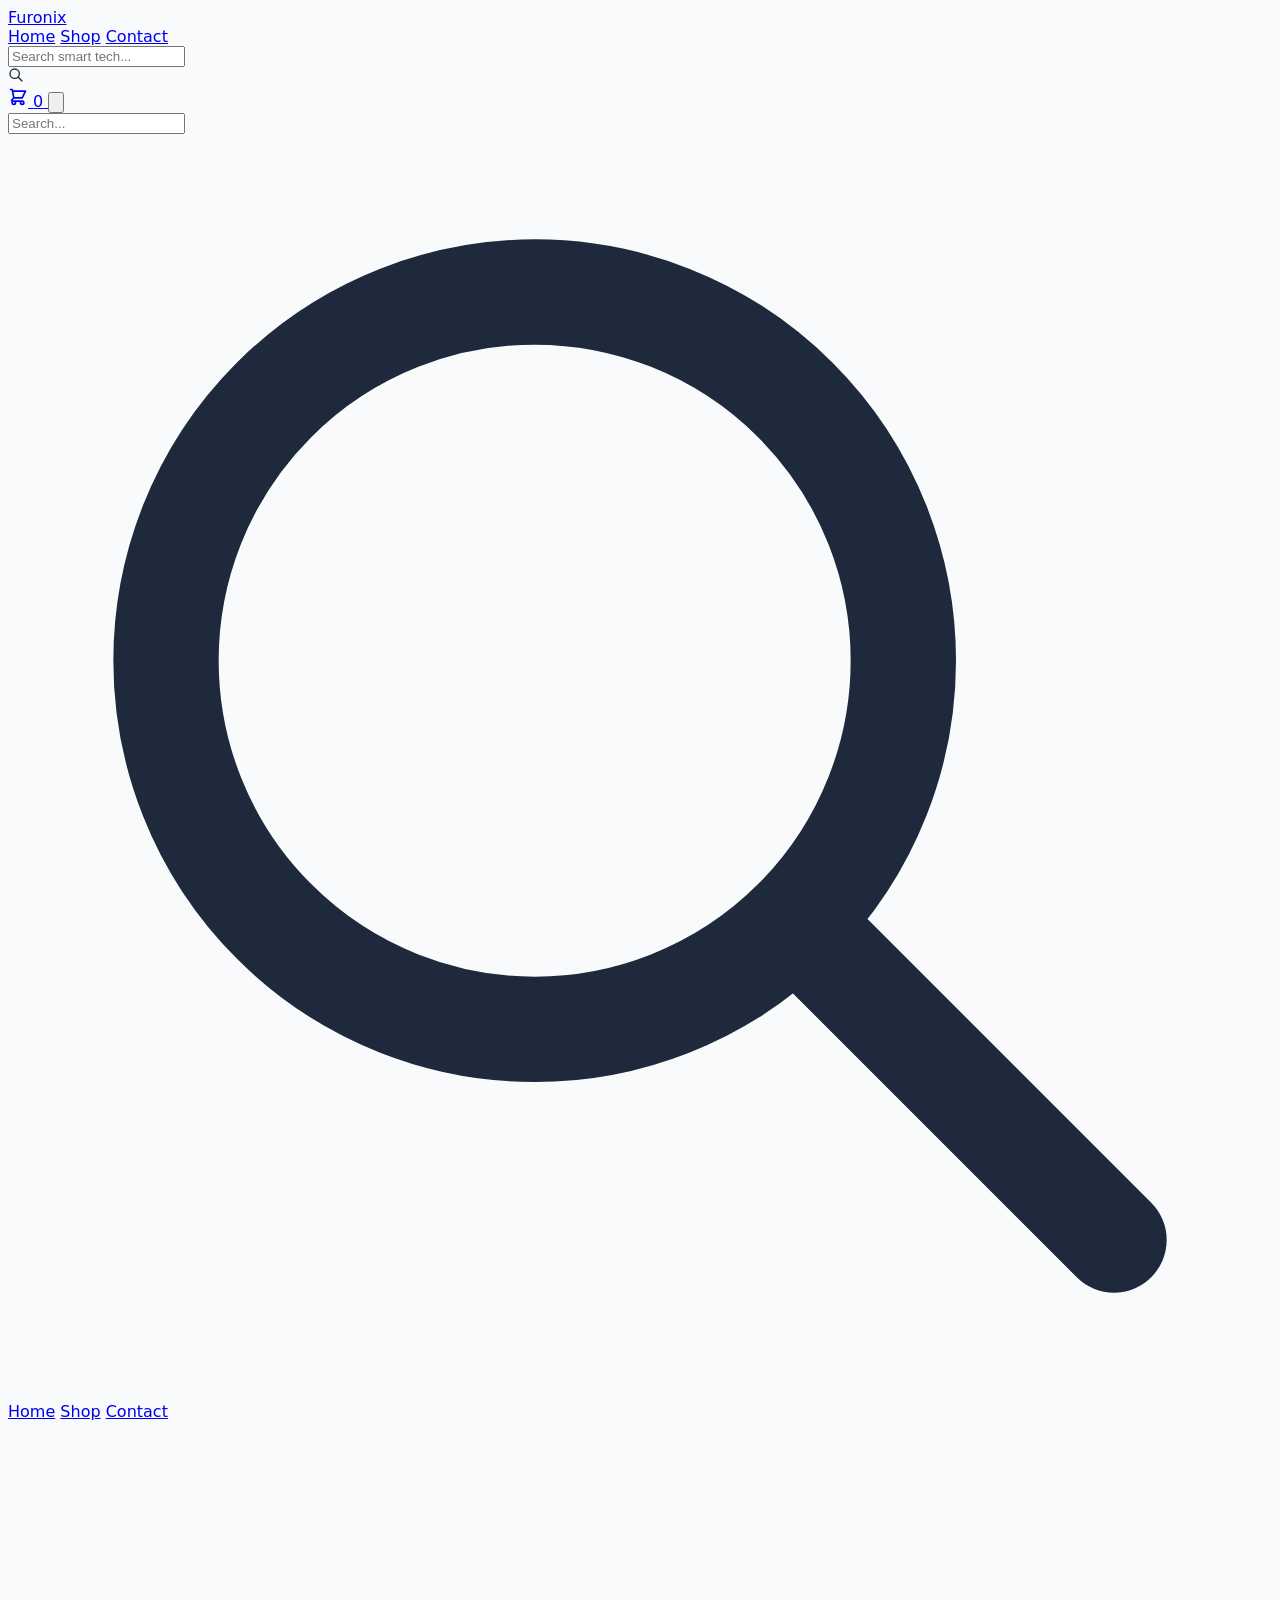
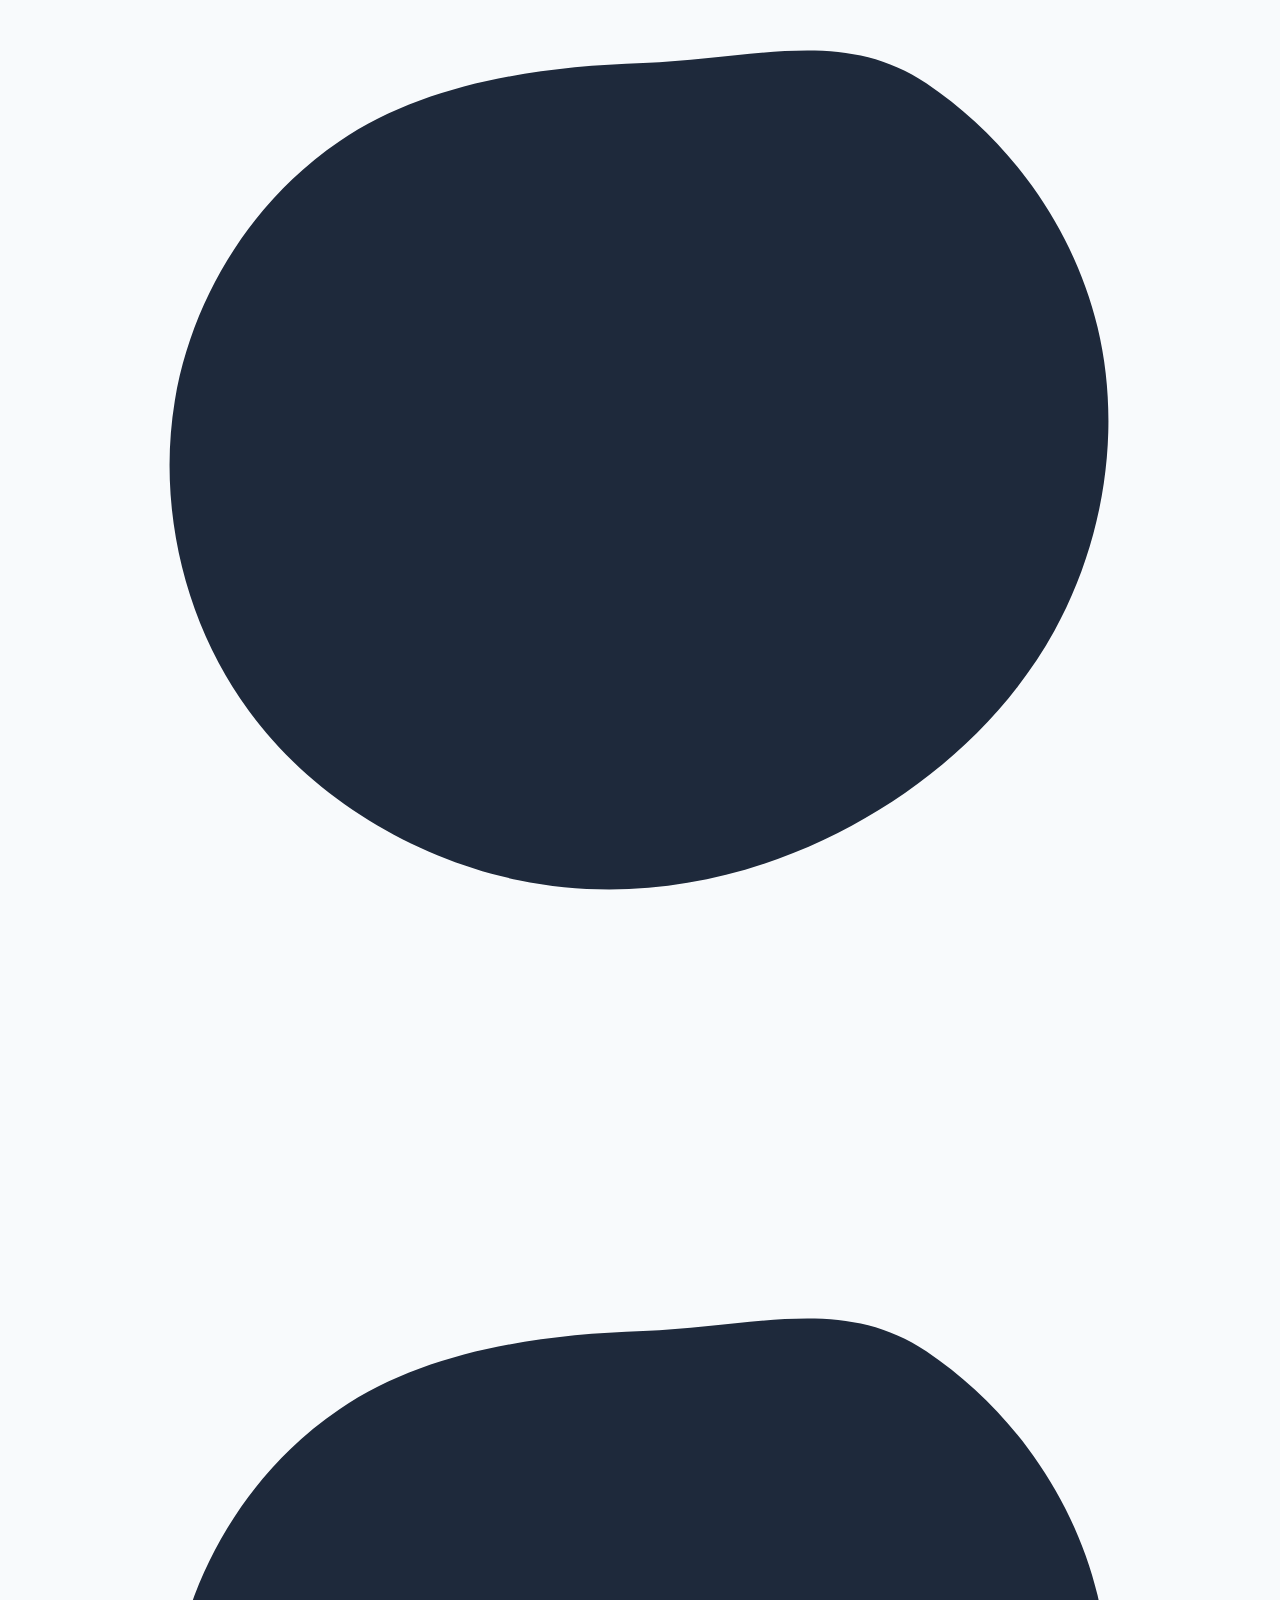
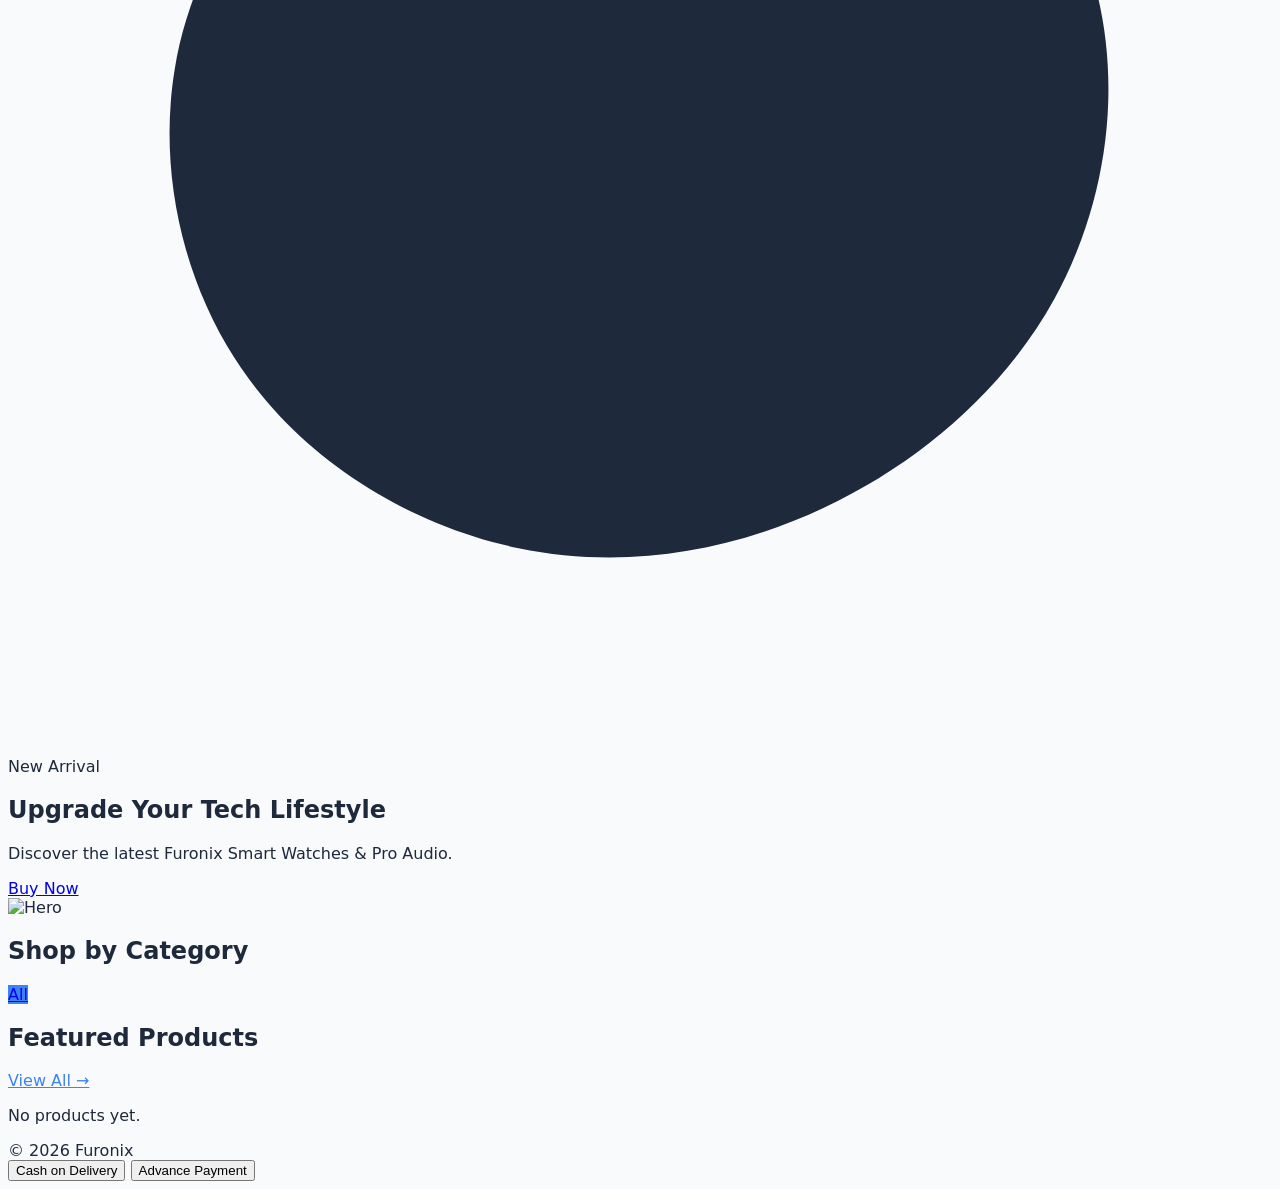
==== commit 8ed1d129: "Update index.html" ====
--- a/index.html
+++ b/index.html
@@ -6,6 +6,17 @@
     <title>Furonix | Premium Smart Electronics</title>
     <script src="https://cdn.tailwindcss.com"></script>
     <link rel="stylesheet" href="style.css">
+    <style>
+      :root {
+        --theme-color: #3b82f6;
+        --button-color: #3b82f6;
+        --text-color: #1e293b;
+      }
+      body { color: var(--text-color); }
+      .theme-bg { background-color: var(--theme-color); }
+      .button-bg { background-color: var(--button-color); }
+      .theme-text { color: var(--theme-color); }
+    </style>
   </head>
   <body>
     <header id="shared-header"></header>
@@ -45,7 +56,7 @@
       <section class="max-w-7xl mx-auto px-4 sm:px-6 lg:px-8 mt-12">
         <div class="flex items-center justify-between mb-8">
           <h2 class="text-2xl font-extrabold text-slate-800">Featured Products</h2>
-          <a href="shop.html" class="text-blue-600 font-bold hover:text-blue-700 text-sm">View All &rarr;</a>
+          <a href="shop.html" class="theme-text font-bold hover:opacity-80 text-sm">View All &rarr;</a>
         </div>
         <div class="grid grid-cols-1 sm:grid-cols-2 lg:grid-cols-4 gap-6" id="featured-products">
         </div>
@@ -72,14 +83,30 @@
         await loadFuronixData();
 
         const s = window.siteSettings || {};
+        
+        // 1. APPLY DYNAMIC COLORS
+        if (s.themeColor) document.documentElement.style.setProperty('--theme-color', s.themeColor);
+        if (s.buttonColor) {
+          document.documentElement.style.setProperty('--button-color', s.buttonColor);
+          const bannerBtn = document.getElementById('banner-button');
+          if (bannerBtn) bannerBtn.style.backgroundColor = s.buttonColor;
+        }
+        if (s.textColor) document.documentElement.style.setProperty('--text-color', s.textColor);
+
+        // 2. APPLY BANNER SETTINGS (With Size Control)
         if (s.bannerHeading) document.getElementById('banner-heading').textContent = s.bannerHeading;
         if (s.bannerDescription) document.getElementById('banner-description').textContent = s.bannerDescription;
         if (s.bannerButtonText) document.getElementById('banner-button').textContent = s.bannerButtonText;
 
-        // Only show the image slot if an admin has actually uploaded a banner
-        // image - no default/placeholder picture is shown otherwise.
         if (s.bannerImage) {
-          document.getElementById('banner-image').src = driveImg(s.bannerImage);
+          const bannerImg = document.getElementById('banner-image');
+          bannerImg.src = driveImg(s.bannerImage);
+          if (s.bannerHeight) {
+            bannerImg.style.height = s.bannerHeight + 'px';
+          }
+          if (s.bannerFit) {
+            bannerImg.style.objectFit = s.bannerFit;
+          }
           document.getElementById('hero-image-wrap').classList.remove('hidden');
         }
 
@@ -91,8 +118,8 @@
           const a = document.createElement('a');
           a.href = `shop.html?category=${encodeURIComponent(cat)}`;
           a.className = cat === 'All' 
-            ? 'whitespace-nowrap px-5 py-1.5 bg-blue-600 text-white rounded-full text-xs font-bold shadow-md'
-            : 'whitespace-nowrap px-5 py-1.5 bg-white text-slate-600 border border-slate-200 rounded-full text-xs font-semibold hover:border-blue-300 hover:text-blue-600 transition-colors';
+            ? 'whitespace-nowrap px-5 py-1.5 button-bg text-white rounded-full text-xs font-bold shadow-md'
+            : 'whitespace-nowrap px-5 py-1.5 bg-white text-slate-600 border border-slate-200 rounded-full text-xs font-semibold hover:opacity-80 transition-colors';
           a.textContent = cat;
           catContainer.appendChild(a);
         });
@@ -107,7 +134,48 @@
             featuredContainer.innerHTML += createProductCard(product);
           });
         }
+
+        // 3. CUSTOMER POPUP MESSAGE BOX
+        if (s.popupEnabled === 'true' || s.popupEnabled === true) {
+          if (!sessionStorage.getItem('furonix_popup_closed')) {
+            showFuronixPopup(s);
+          }
+        }
+
+        // 4. ADD YOUTUBE & TIKTOK TO FOOTER (If exists)
+        const footer = document.getElementById('shared-footer');
+        if (footer) {
+          setTimeout(() => {
+            if (s.youtubeUrl) {
+              footer.insertAdjacentHTML('beforeend', `<a href="${s.youtubeUrl}" target="_blank" style="color:#ff0000; font-size:24px; margin-left:10px;">▶</a>`);
+            }
+            if (s.tiktokUrl) {
+              footer.insertAdjacentHTML('beforeend', `<a href="${s.tiktokUrl}" target="_blank" style="color:#000000; font-size:24px; margin-left:10px;">🎵</a>`);
+            }
+          }, 1500); // 1.5 seconds wait for footer to load
+        }
       });
+
+      // Popup Functions
+      function showFuronixPopup(s) {
+        const popupHTML = `
+          <div id="furonix-popup-overlay" style="position:fixed; top:0; left:0; width:100%; height:100%; background:rgba(0,0,0,0.7); z-index:9999; display:flex; align-items:center; justify-content:center; padding:20px;">
+            <div style="background:#fff; padding:40px; border-radius:20px; max-width:400px; width:100%; text-align:center; position:relative; font-family:sans-serif;">
+              <span onclick="closeFuronixPopup()" style="position:absolute; top:10px; right:15px; font-size:28px; cursor:pointer; color:#94a3b8; font-weight:bold;">&times;</span>
+              <h3 style="font-size:24px; font-weight:800; color:${s.themeColor || '#000'}; margin-bottom:15px;">${s.popupTitle || 'Special Offer'}</h3>
+              <p style="color:#475569; margin-bottom:25px; line-height:1.5;">${s.popupMessage || ''}</p>
+              ${s.popupLink ? `<a href="${s.popupLink}" style="background:${s.buttonColor || '#000'}; color:#fff; padding:12px 30px; border-radius:30px; text-decoration:none; font-weight:bold; display:inline-block;">Shop Now</a>` : ''}
+            </div>
+          </div>
+        `;
+        document.body.insertAdjacentHTML('beforeend', popupHTML);
+      }
+
+      function closeFuronixPopup() {
+        const popup = document.getElementById('furonix-popup-overlay');
+        if (popup) popup.remove();
+        sessionStorage.setItem('furonix_popup_closed', 'true');
+      }
     </script>
   </body>
 </html>
